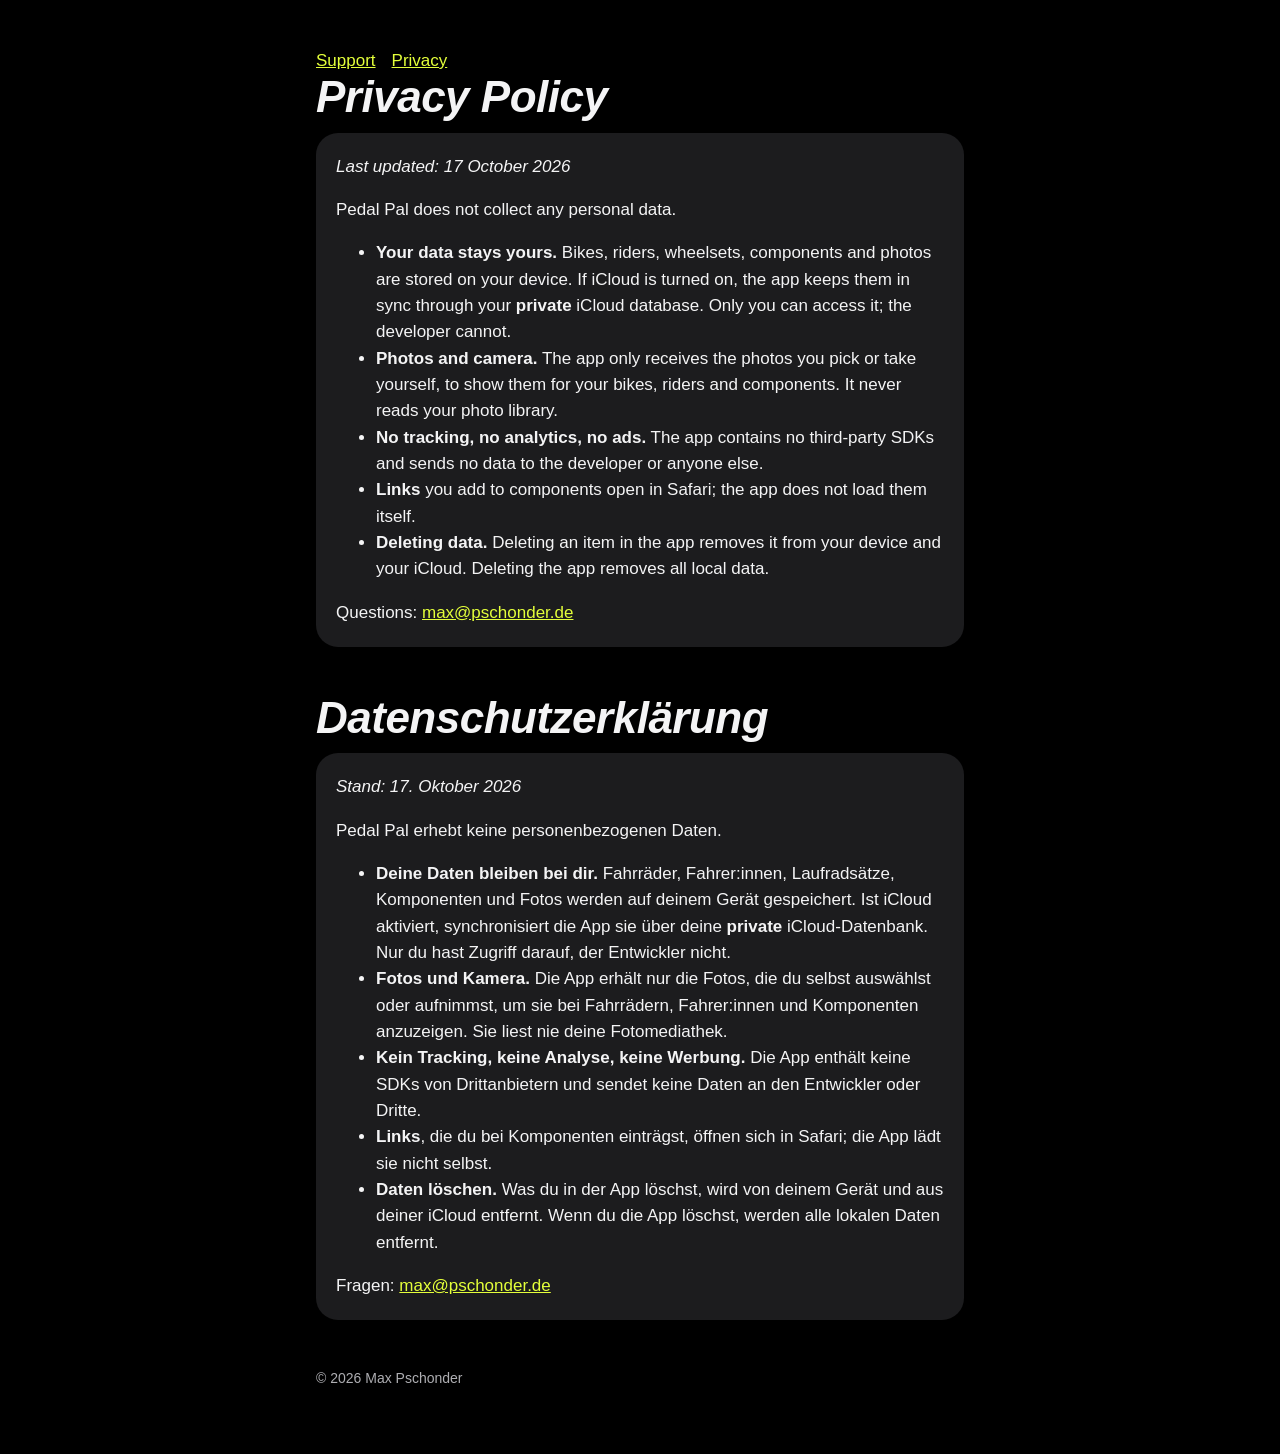
==== privacy/index.html @ 0fe1a2e1 "build: App Store automation with fastlane, support and privacy pages - scripts/appstore.sh runs fast" ====
<!doctype html>
<html lang="en">
<head>
<meta charset="utf-8">
<meta name="viewport" content="width=device-width, initial-scale=1">
<title>Pedal Pal – Privacy</title>
<link rel="stylesheet" href="../style.css">
</head>
<body>
<main>
  <nav><a href="../">Support</a><a href="./">Privacy</a></nav>
  <h1>Privacy Policy</h1>
  <section>
    <p><em>Last updated: 17 October 2026</em></p>
    <p>Pedal Pal does not collect any personal data.</p>
    <ul>
    <li><strong>Your data stays yours.</strong> Bikes, riders, wheelsets, components and photos are stored on your device. If iCloud is turned on, the app keeps them in sync through your <strong>private</strong> iCloud database. Only you can access it; the developer cannot.</li>
    <li><strong>Photos and camera.</strong> The app only receives the photos you pick or take yourself, to show them for your bikes, riders and components. It never reads your photo library.</li>
    <li><strong>No tracking, no analytics, no ads.</strong> The app contains no third-party SDKs and sends no data to the developer or anyone else.</li>
    <li><strong>Links</strong> you add to components open in Safari; the app does not load them itself.</li>
    <li><strong>Deleting data.</strong> Deleting an item in the app removes it from your device and your iCloud. Deleting the app removes all local data.</li>
    </ul>
    <p>Questions: <a href="mailto:max@pschonder.de">max@pschonder.de</a></p>
  </section>
  <h1 lang="de" style="margin-top:48px">Datenschutz&shy;erklärung</h1>
  <section lang="de">
    <p><em>Stand: 17. Oktober 2026</em></p>
    <p>Pedal Pal erhebt keine personenbezogenen Daten.</p>
    <ul>
    <li><strong>Deine Daten bleiben bei dir.</strong> Fahrräder, Fahrer:innen, Laufradsätze, Komponenten und Fotos werden auf deinem Gerät gespeichert. Ist iCloud aktiviert, synchronisiert die App sie über deine <strong>private</strong> iCloud-Datenbank. Nur du hast Zugriff darauf, der Entwickler nicht.</li>
    <li><strong>Fotos und Kamera.</strong> Die App erhält nur die Fotos, die du selbst auswählst oder aufnimmst, um sie bei Fahrrädern, Fahrer:innen und Komponenten anzuzeigen. Sie liest nie deine Fotomediathek.</li>
    <li><strong>Kein Tracking, keine Analyse, keine Werbung.</strong> Die App enthält keine SDKs von Drittanbietern und sendet keine Daten an den Entwickler oder Dritte.</li>
    <li><strong>Links</strong>, die du bei Komponenten einträgst, öffnen sich in Safari; die App lädt sie nicht selbst.</li>
    <li><strong>Daten löschen.</strong> Was du in der App löschst, wird von deinem Gerät und aus deiner iCloud entfernt. Wenn du die App löschst, werden alle lokalen Daten entfernt.</li>
    </ul>
    <p>Fragen: <a href="mailto:max@pschonder.de">max@pschonder.de</a></p>
  </section>
  <footer>© 2026 Max Pschonder</footer>
</main>
</body>
</html>
---- style.css ----
:root { color-scheme: dark; --volt: #E4FF3A; --bg: #000; --card: #1C1C1E; --text: #F4F4F5; --muted: #AEAEB2; }
* { box-sizing: border-box; }
body { margin: 0; background: var(--bg); color: var(--text); font: 17px/1.55 -apple-system, BlinkMacSystemFont, "Helvetica Neue", sans-serif; }
main { max-width: 680px; margin: 0 auto; padding: 48px 16px 64px; }
h1 { font-size: 44px; line-height: 1.05; font-weight: 900; font-style: italic; letter-spacing: -0.5px; margin: 0 0 8px; }
h2 { font-size: 13px; letter-spacing: 2px; text-transform: uppercase; color: var(--muted); margin: 40px 0 12px; }
section { background: var(--card); border-radius: 22px; padding: 4px 20px; margin: 12px 0; }
p, li { color: var(--text); }
.lead { color: var(--muted); margin: 0 0 24px; }
a { color: var(--volt); }
nav a { margin-right: 16px; }
footer { color: var(--muted); font-size: 14px; margin-top: 48px; }
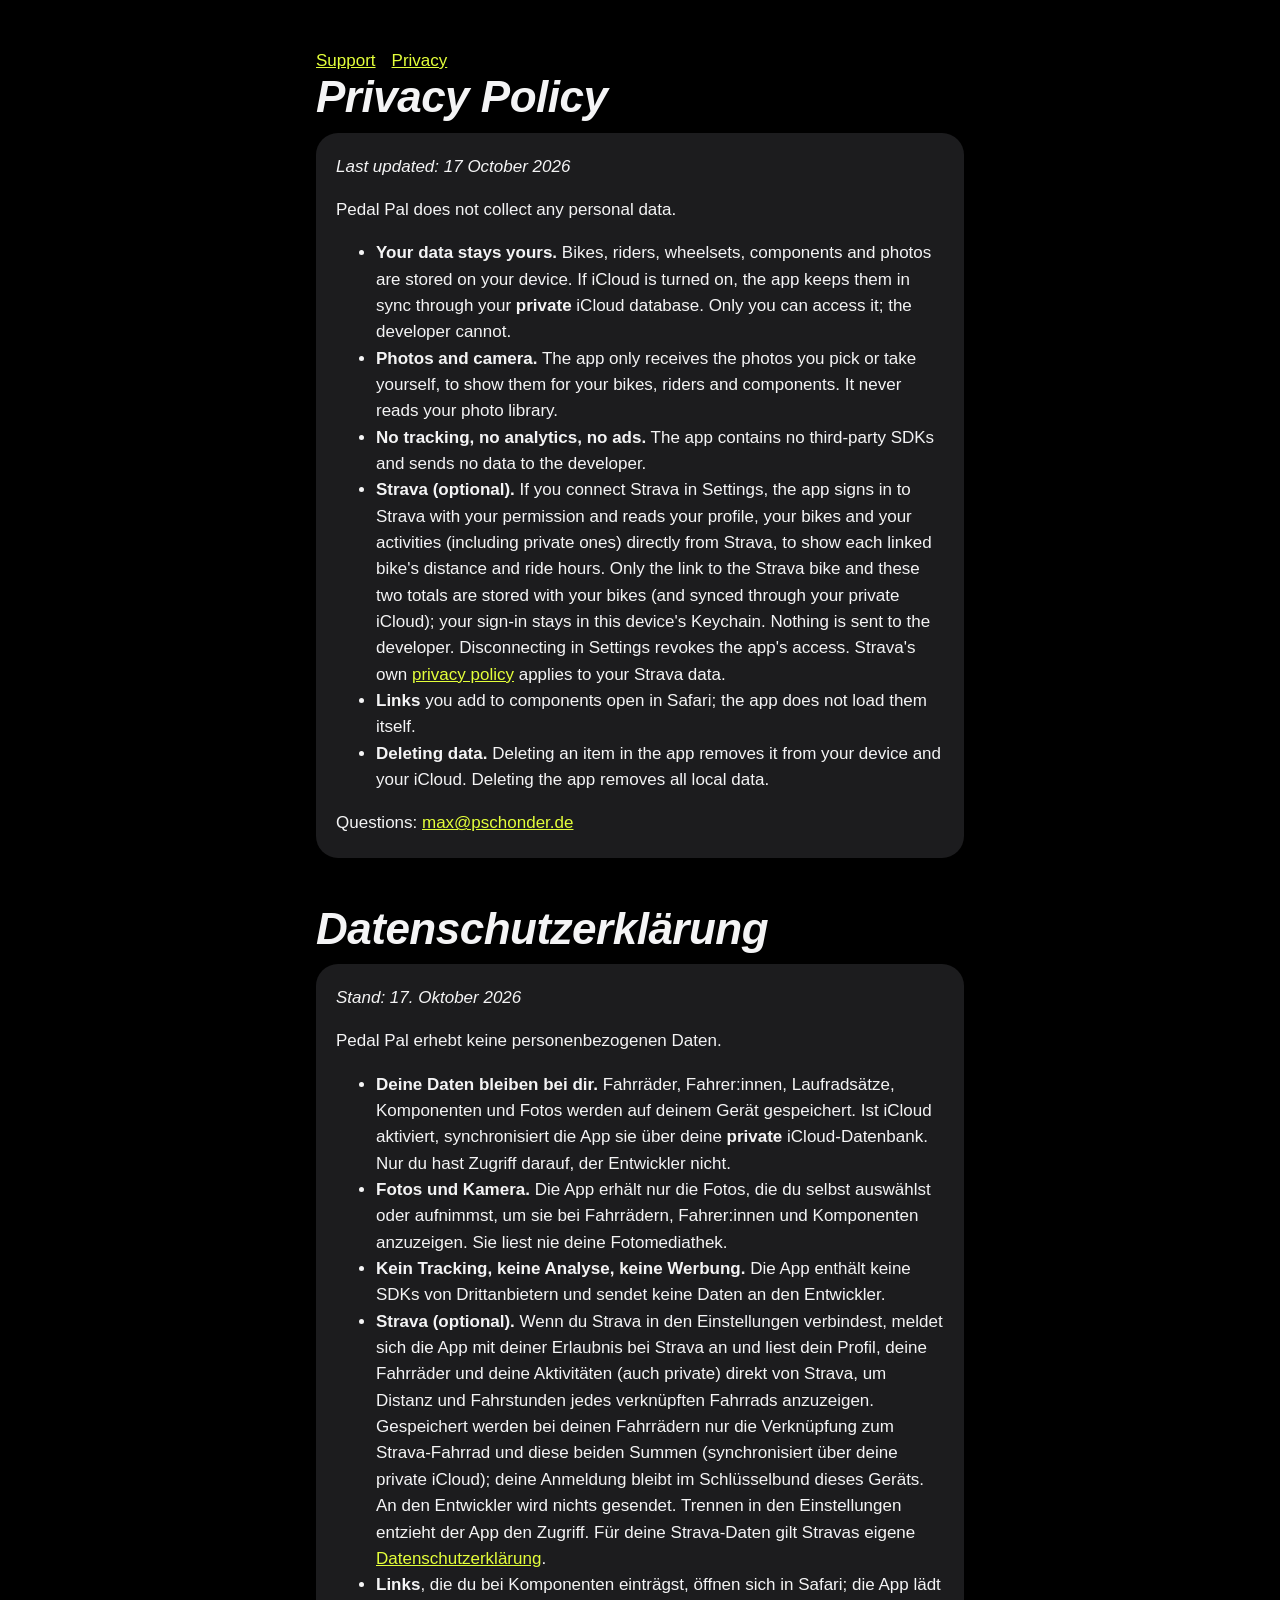
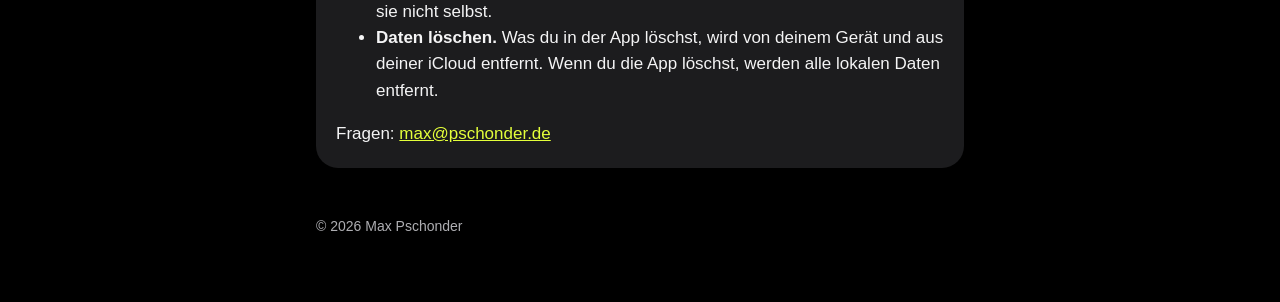
==== commit fca920f3: "feat: show each bike's Strava distance and ride hours Connect with Strava in Settings (OAuth via ASW" ====
--- a/privacy/index.html
+++ b/privacy/index.html
@@ -16,7 +16,8 @@
     <ul>
     <li><strong>Your data stays yours.</strong> Bikes, riders, wheelsets, components and photos are stored on your device. If iCloud is turned on, the app keeps them in sync through your <strong>private</strong> iCloud database. Only you can access it; the developer cannot.</li>
     <li><strong>Photos and camera.</strong> The app only receives the photos you pick or take yourself, to show them for your bikes, riders and components. It never reads your photo library.</li>
-    <li><strong>No tracking, no analytics, no ads.</strong> The app contains no third-party SDKs and sends no data to the developer or anyone else.</li>
+    <li><strong>No tracking, no analytics, no ads.</strong> The app contains no third-party SDKs and sends no data to the developer.</li>
+    <li><strong>Strava (optional).</strong> If you connect Strava in Settings, the app signs in to Strava with your permission and reads your profile, your bikes and your activities (including private ones) directly from Strava, to show each linked bike's distance and ride hours. Only the link to the Strava bike and these two totals are stored with your bikes (and synced through your private iCloud); your sign-in stays in this device's Keychain. Nothing is sent to the developer. Disconnecting in Settings revokes the app's access. Strava's own <a href="https://www.strava.com/legal/privacy">privacy policy</a> applies to your Strava data.</li>
     <li><strong>Links</strong> you add to components open in Safari; the app does not load them itself.</li>
     <li><strong>Deleting data.</strong> Deleting an item in the app removes it from your device and your iCloud. Deleting the app removes all local data.</li>
     </ul>
@@ -29,7 +30,8 @@
     <ul>
     <li><strong>Deine Daten bleiben bei dir.</strong> Fahrräder, Fahrer:innen, Laufradsätze, Komponenten und Fotos werden auf deinem Gerät gespeichert. Ist iCloud aktiviert, synchronisiert die App sie über deine <strong>private</strong> iCloud-Datenbank. Nur du hast Zugriff darauf, der Entwickler nicht.</li>
     <li><strong>Fotos und Kamera.</strong> Die App erhält nur die Fotos, die du selbst auswählst oder aufnimmst, um sie bei Fahrrädern, Fahrer:innen und Komponenten anzuzeigen. Sie liest nie deine Fotomediathek.</li>
-    <li><strong>Kein Tracking, keine Analyse, keine Werbung.</strong> Die App enthält keine SDKs von Drittanbietern und sendet keine Daten an den Entwickler oder Dritte.</li>
+    <li><strong>Kein Tracking, keine Analyse, keine Werbung.</strong> Die App enthält keine SDKs von Drittanbietern und sendet keine Daten an den Entwickler.</li>
+    <li><strong>Strava (optional).</strong> Wenn du Strava in den Einstellungen verbindest, meldet sich die App mit deiner Erlaubnis bei Strava an und liest dein Profil, deine Fahrräder und deine Aktivitäten (auch private) direkt von Strava, um Distanz und Fahrstunden jedes verknüpften Fahrrads anzuzeigen. Gespeichert werden bei deinen Fahrrädern nur die Verknüpfung zum Strava-Fahrrad und diese beiden Summen (synchronisiert über deine private iCloud); deine Anmeldung bleibt im Schlüsselbund dieses Geräts. An den Entwickler wird nichts gesendet. Trennen in den Einstellungen entzieht der App den Zugriff. Für deine Strava-Daten gilt Stravas eigene <a href="https://www.strava.com/legal/privacy">Datenschutzerklärung</a>.</li>
     <li><strong>Links</strong>, die du bei Komponenten einträgst, öffnen sich in Safari; die App lädt sie nicht selbst.</li>
     <li><strong>Daten löschen.</strong> Was du in der App löschst, wird von deinem Gerät und aus deiner iCloud entfernt. Wenn du die App löschst, werden alle lokalen Daten entfernt.</li>
     </ul>
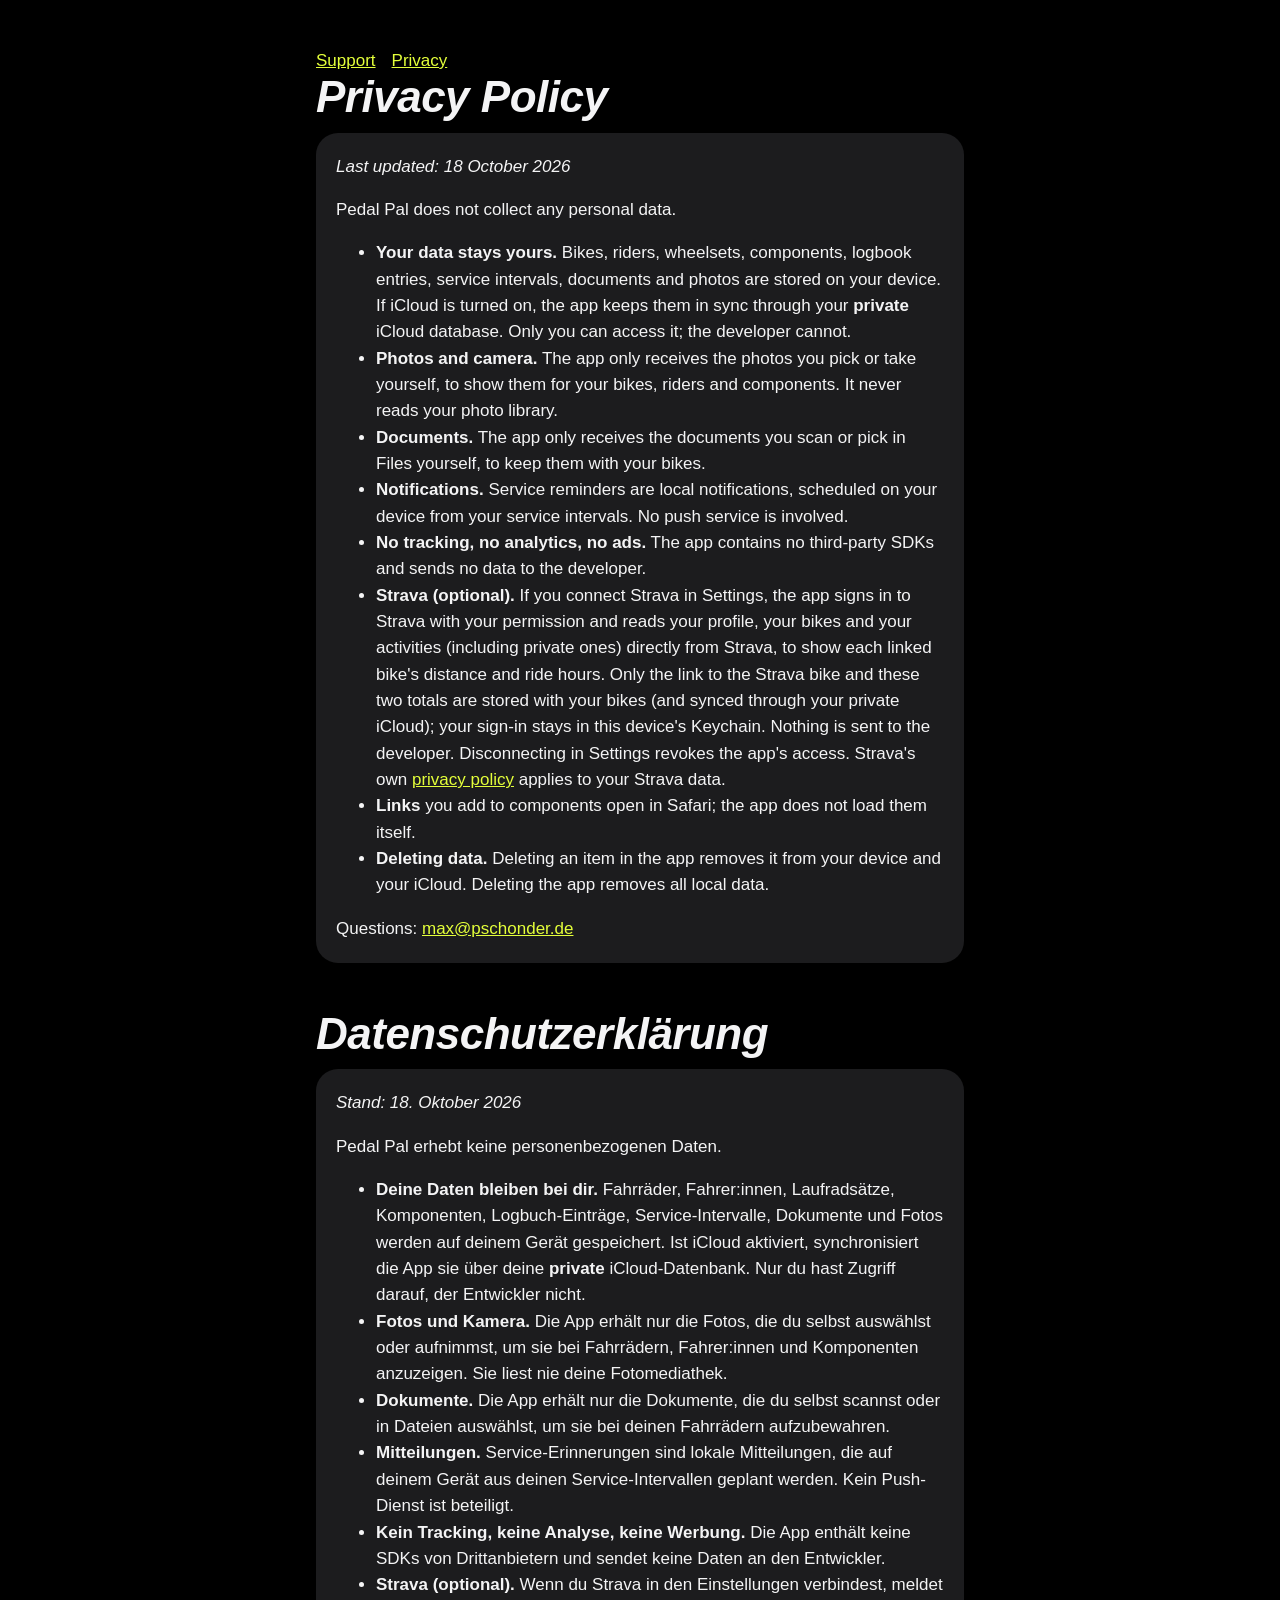
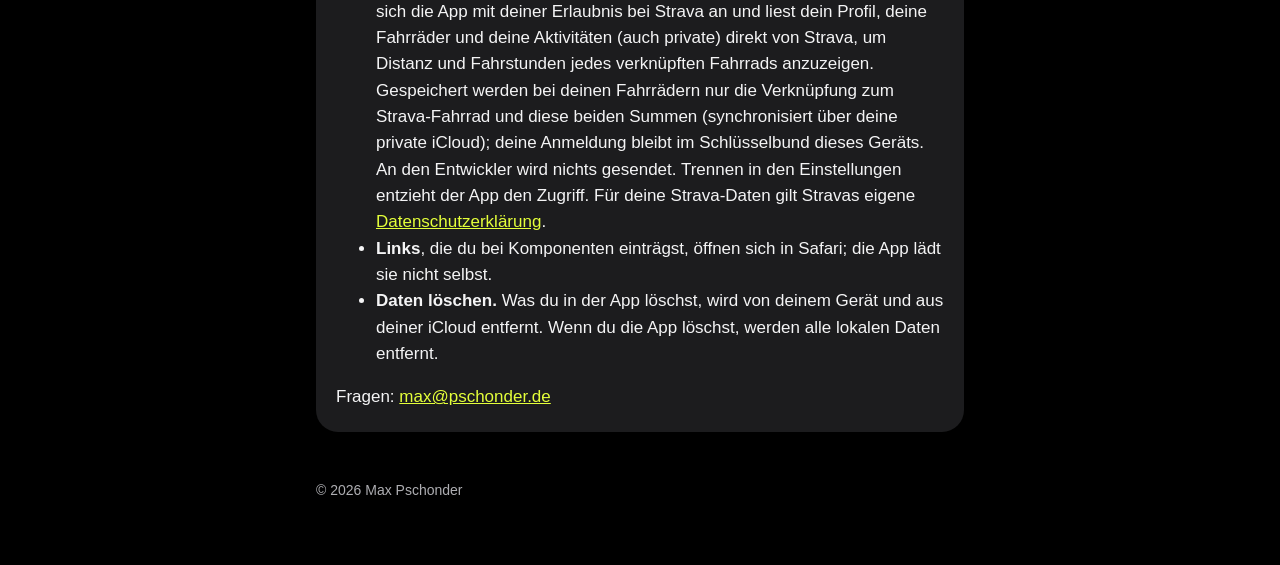
==== commit 15d7ae22: "chore: App Store texts and privacy page cover logbook, service reminders and documents Also refuse t" ====
--- a/privacy/index.html
+++ b/privacy/index.html
@@ -11,11 +11,13 @@
   <nav><a href="../">Support</a><a href="./">Privacy</a></nav>
   <h1>Privacy Policy</h1>
   <section>
-    <p><em>Last updated: 17 October 2026</em></p>
+    <p><em>Last updated: 18 October 2026</em></p>
     <p>Pedal Pal does not collect any personal data.</p>
     <ul>
-    <li><strong>Your data stays yours.</strong> Bikes, riders, wheelsets, components and photos are stored on your device. If iCloud is turned on, the app keeps them in sync through your <strong>private</strong> iCloud database. Only you can access it; the developer cannot.</li>
+    <li><strong>Your data stays yours.</strong> Bikes, riders, wheelsets, components, logbook entries, service intervals, documents and photos are stored on your device. If iCloud is turned on, the app keeps them in sync through your <strong>private</strong> iCloud database. Only you can access it; the developer cannot.</li>
     <li><strong>Photos and camera.</strong> The app only receives the photos you pick or take yourself, to show them for your bikes, riders and components. It never reads your photo library.</li>
+    <li><strong>Documents.</strong> The app only receives the documents you scan or pick in Files yourself, to keep them with your bikes.</li>
+    <li><strong>Notifications.</strong> Service reminders are local notifications, scheduled on your device from your service intervals. No push service is involved.</li>
     <li><strong>No tracking, no analytics, no ads.</strong> The app contains no third-party SDKs and sends no data to the developer.</li>
     <li><strong>Strava (optional).</strong> If you connect Strava in Settings, the app signs in to Strava with your permission and reads your profile, your bikes and your activities (including private ones) directly from Strava, to show each linked bike's distance and ride hours. Only the link to the Strava bike and these two totals are stored with your bikes (and synced through your private iCloud); your sign-in stays in this device's Keychain. Nothing is sent to the developer. Disconnecting in Settings revokes the app's access. Strava's own <a href="https://www.strava.com/legal/privacy">privacy policy</a> applies to your Strava data.</li>
     <li><strong>Links</strong> you add to components open in Safari; the app does not load them itself.</li>
@@ -25,11 +27,13 @@
   </section>
   <h1 lang="de" style="margin-top:48px">Datenschutz&shy;erklärung</h1>
   <section lang="de">
-    <p><em>Stand: 17. Oktober 2026</em></p>
+    <p><em>Stand: 18. Oktober 2026</em></p>
     <p>Pedal Pal erhebt keine personenbezogenen Daten.</p>
     <ul>
-    <li><strong>Deine Daten bleiben bei dir.</strong> Fahrräder, Fahrer:innen, Laufradsätze, Komponenten und Fotos werden auf deinem Gerät gespeichert. Ist iCloud aktiviert, synchronisiert die App sie über deine <strong>private</strong> iCloud-Datenbank. Nur du hast Zugriff darauf, der Entwickler nicht.</li>
+    <li><strong>Deine Daten bleiben bei dir.</strong> Fahrräder, Fahrer:innen, Laufradsätze, Komponenten, Logbuch-Einträge, Service-Intervalle, Dokumente und Fotos werden auf deinem Gerät gespeichert. Ist iCloud aktiviert, synchronisiert die App sie über deine <strong>private</strong> iCloud-Datenbank. Nur du hast Zugriff darauf, der Entwickler nicht.</li>
     <li><strong>Fotos und Kamera.</strong> Die App erhält nur die Fotos, die du selbst auswählst oder aufnimmst, um sie bei Fahrrädern, Fahrer:innen und Komponenten anzuzeigen. Sie liest nie deine Fotomediathek.</li>
+    <li><strong>Dokumente.</strong> Die App erhält nur die Dokumente, die du selbst scannst oder in Dateien auswählst, um sie bei deinen Fahrrädern aufzubewahren.</li>
+    <li><strong>Mitteilungen.</strong> Service-Erinnerungen sind lokale Mitteilungen, die auf deinem Gerät aus deinen Service-Intervallen geplant werden. Kein Push-Dienst ist beteiligt.</li>
     <li><strong>Kein Tracking, keine Analyse, keine Werbung.</strong> Die App enthält keine SDKs von Drittanbietern und sendet keine Daten an den Entwickler.</li>
     <li><strong>Strava (optional).</strong> Wenn du Strava in den Einstellungen verbindest, meldet sich die App mit deiner Erlaubnis bei Strava an und liest dein Profil, deine Fahrräder und deine Aktivitäten (auch private) direkt von Strava, um Distanz und Fahrstunden jedes verknüpften Fahrrads anzuzeigen. Gespeichert werden bei deinen Fahrrädern nur die Verknüpfung zum Strava-Fahrrad und diese beiden Summen (synchronisiert über deine private iCloud); deine Anmeldung bleibt im Schlüsselbund dieses Geräts. An den Entwickler wird nichts gesendet. Trennen in den Einstellungen entzieht der App den Zugriff. Für deine Strava-Daten gilt Stravas eigene <a href="https://www.strava.com/legal/privacy">Datenschutzerklärung</a>.</li>
     <li><strong>Links</strong>, die du bei Komponenten einträgst, öffnen sich in Safari; die App lädt sie nicht selbst.</li>
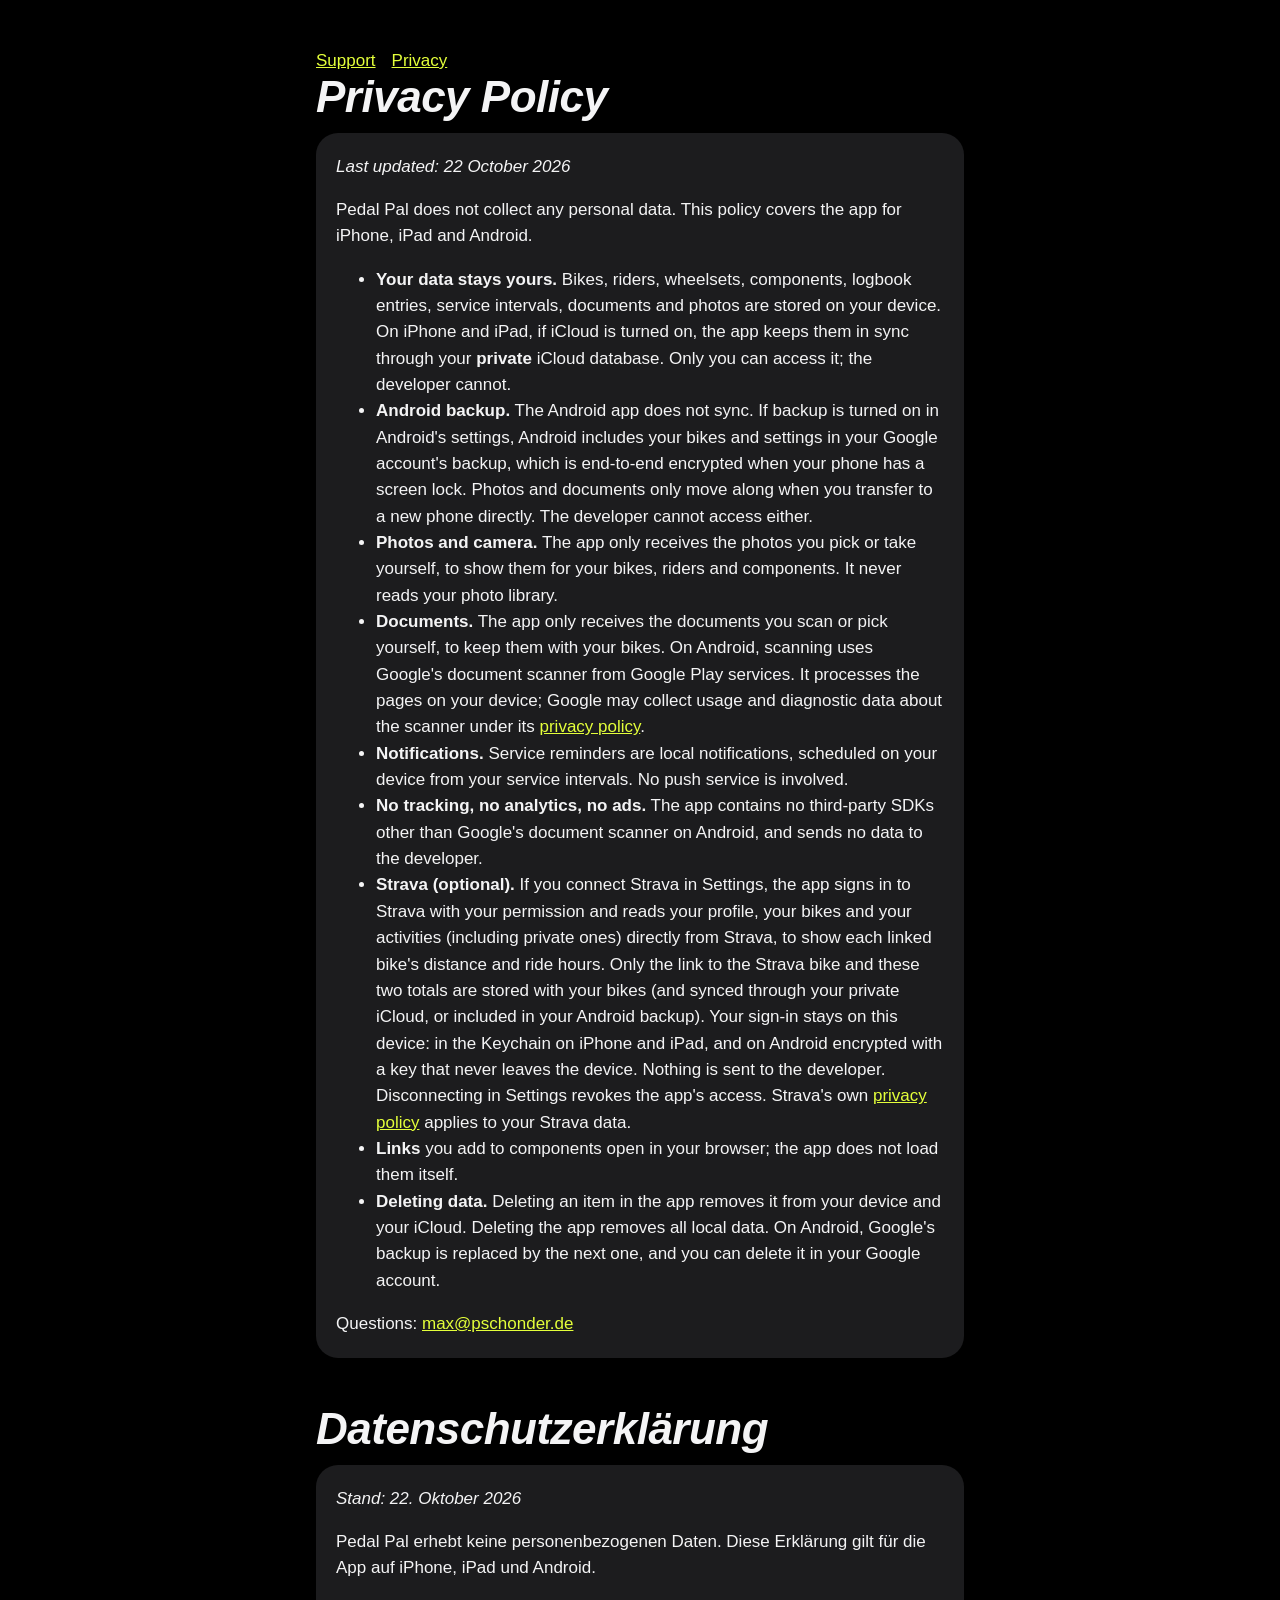
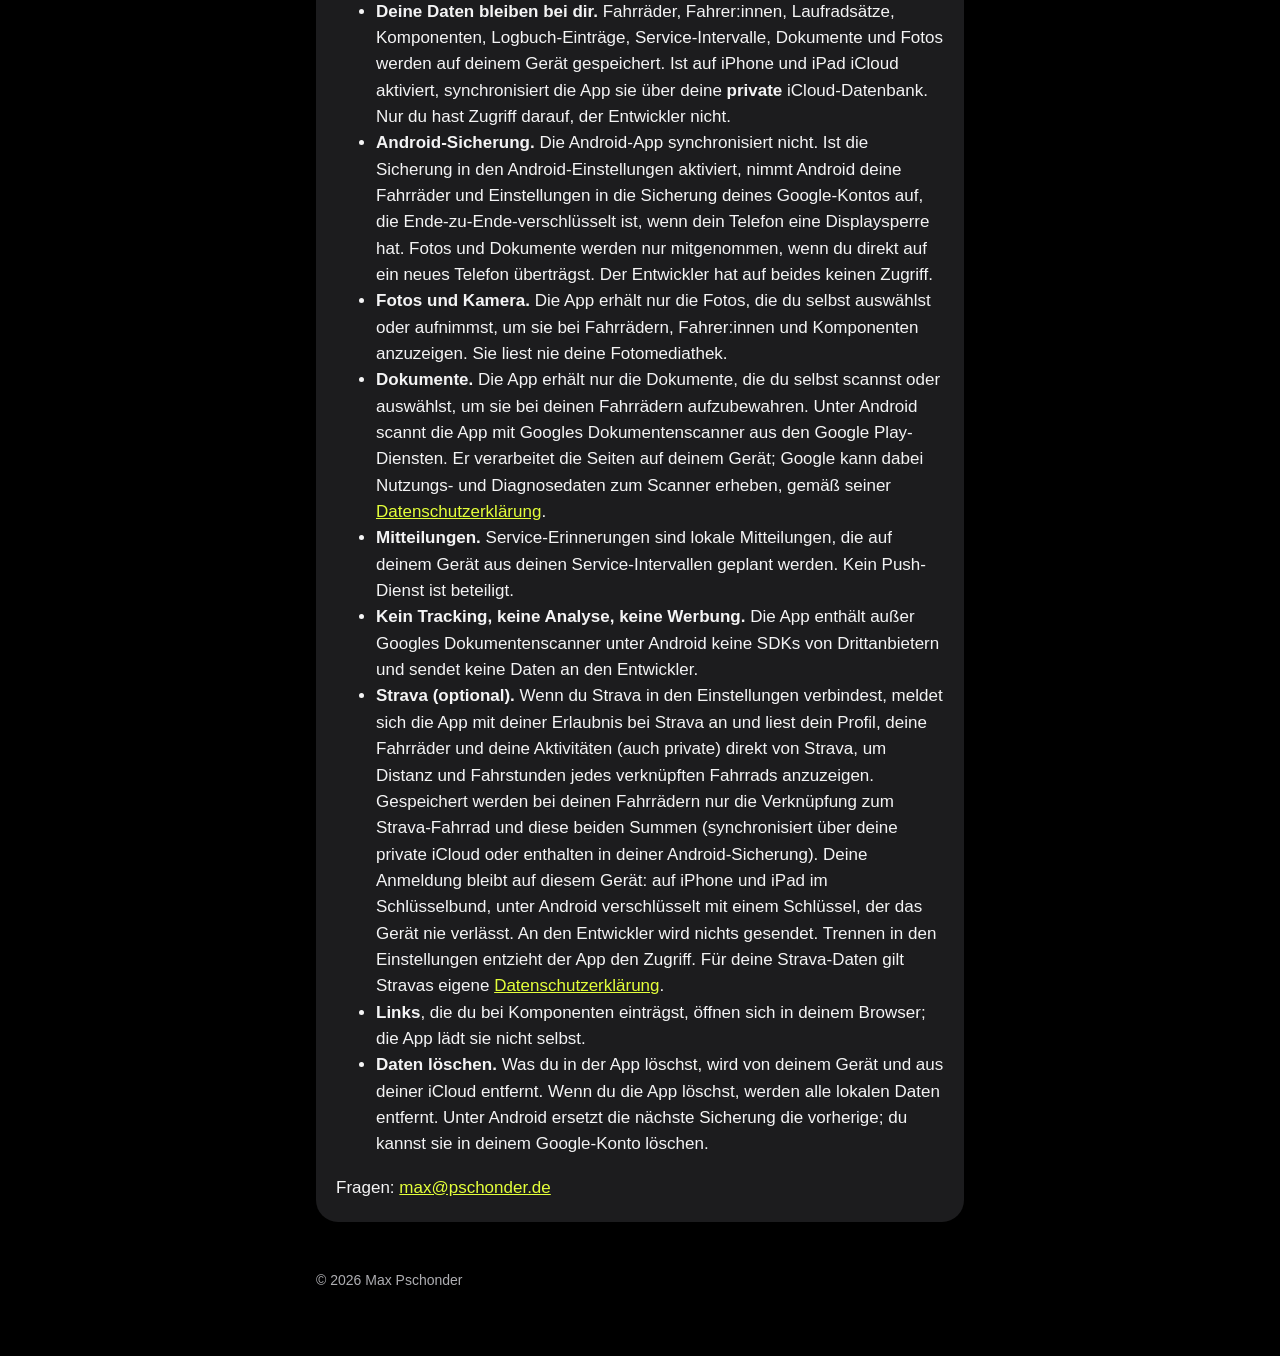
==== commit f0aa5879: "docs: privacy page covers the Android app Android backup instead of iCloud, Google's document scanne" ====
--- a/privacy/index.html
+++ b/privacy/index.html
@@ -11,33 +11,35 @@
   <nav><a href="../">Support</a><a href="./">Privacy</a></nav>
   <h1>Privacy Policy</h1>
   <section>
-    <p><em>Last updated: 18 October 2026</em></p>
-    <p>Pedal Pal does not collect any personal data.</p>
+    <p><em>Last updated: 22 October 2026</em></p>
+    <p>Pedal Pal does not collect any personal data. This policy covers the app for iPhone, iPad and Android.</p>
     <ul>
-    <li><strong>Your data stays yours.</strong> Bikes, riders, wheelsets, components, logbook entries, service intervals, documents and photos are stored on your device. If iCloud is turned on, the app keeps them in sync through your <strong>private</strong> iCloud database. Only you can access it; the developer cannot.</li>
+    <li><strong>Your data stays yours.</strong> Bikes, riders, wheelsets, components, logbook entries, service intervals, documents and photos are stored on your device. On iPhone and iPad, if iCloud is turned on, the app keeps them in sync through your <strong>private</strong> iCloud database. Only you can access it; the developer cannot.</li>
+    <li><strong>Android backup.</strong> The Android app does not sync. If backup is turned on in Android's settings, Android includes your bikes and settings in your Google account's backup, which is end-to-end encrypted when your phone has a screen lock. Photos and documents only move along when you transfer to a new phone directly. The developer cannot access either.</li>
     <li><strong>Photos and camera.</strong> The app only receives the photos you pick or take yourself, to show them for your bikes, riders and components. It never reads your photo library.</li>
-    <li><strong>Documents.</strong> The app only receives the documents you scan or pick in Files yourself, to keep them with your bikes.</li>
+    <li><strong>Documents.</strong> The app only receives the documents you scan or pick yourself, to keep them with your bikes. On Android, scanning uses Google's document scanner from Google Play services. It processes the pages on your device; Google may collect usage and diagnostic data about the scanner under its <a href="https://policies.google.com/privacy">privacy policy</a>.</li>
     <li><strong>Notifications.</strong> Service reminders are local notifications, scheduled on your device from your service intervals. No push service is involved.</li>
-    <li><strong>No tracking, no analytics, no ads.</strong> The app contains no third-party SDKs and sends no data to the developer.</li>
-    <li><strong>Strava (optional).</strong> If you connect Strava in Settings, the app signs in to Strava with your permission and reads your profile, your bikes and your activities (including private ones) directly from Strava, to show each linked bike's distance and ride hours. Only the link to the Strava bike and these two totals are stored with your bikes (and synced through your private iCloud); your sign-in stays in this device's Keychain. Nothing is sent to the developer. Disconnecting in Settings revokes the app's access. Strava's own <a href="https://www.strava.com/legal/privacy">privacy policy</a> applies to your Strava data.</li>
-    <li><strong>Links</strong> you add to components open in Safari; the app does not load them itself.</li>
-    <li><strong>Deleting data.</strong> Deleting an item in the app removes it from your device and your iCloud. Deleting the app removes all local data.</li>
+    <li><strong>No tracking, no analytics, no ads.</strong> The app contains no third-party SDKs other than Google's document scanner on Android, and sends no data to the developer.</li>
+    <li><strong>Strava (optional).</strong> If you connect Strava in Settings, the app signs in to Strava with your permission and reads your profile, your bikes and your activities (including private ones) directly from Strava, to show each linked bike's distance and ride hours. Only the link to the Strava bike and these two totals are stored with your bikes (and synced through your private iCloud, or included in your Android backup). Your sign-in stays on this device: in the Keychain on iPhone and iPad, and on Android encrypted with a key that never leaves the device. Nothing is sent to the developer. Disconnecting in Settings revokes the app's access. Strava's own <a href="https://www.strava.com/legal/privacy">privacy policy</a> applies to your Strava data.</li>
+    <li><strong>Links</strong> you add to components open in your browser; the app does not load them itself.</li>
+    <li><strong>Deleting data.</strong> Deleting an item in the app removes it from your device and your iCloud. Deleting the app removes all local data. On Android, Google's backup is replaced by the next one, and you can delete it in your Google account.</li>
     </ul>
     <p>Questions: <a href="mailto:max@pschonder.de">max@pschonder.de</a></p>
   </section>
   <h1 lang="de" style="margin-top:48px">Datenschutz&shy;erklärung</h1>
   <section lang="de">
-    <p><em>Stand: 18. Oktober 2026</em></p>
-    <p>Pedal Pal erhebt keine personenbezogenen Daten.</p>
+    <p><em>Stand: 22. Oktober 2026</em></p>
+    <p>Pedal Pal erhebt keine personenbezogenen Daten. Diese Erklärung gilt für die App auf iPhone, iPad und Android.</p>
     <ul>
-    <li><strong>Deine Daten bleiben bei dir.</strong> Fahrräder, Fahrer:innen, Laufradsätze, Komponenten, Logbuch-Einträge, Service-Intervalle, Dokumente und Fotos werden auf deinem Gerät gespeichert. Ist iCloud aktiviert, synchronisiert die App sie über deine <strong>private</strong> iCloud-Datenbank. Nur du hast Zugriff darauf, der Entwickler nicht.</li>
+    <li><strong>Deine Daten bleiben bei dir.</strong> Fahrräder, Fahrer:innen, Laufradsätze, Komponenten, Logbuch-Einträge, Service-Intervalle, Dokumente und Fotos werden auf deinem Gerät gespeichert. Ist auf iPhone und iPad iCloud aktiviert, synchronisiert die App sie über deine <strong>private</strong> iCloud-Datenbank. Nur du hast Zugriff darauf, der Entwickler nicht.</li>
+    <li><strong>Android-Sicherung.</strong> Die Android-App synchronisiert nicht. Ist die Sicherung in den Android-Einstellungen aktiviert, nimmt Android deine Fahrräder und Einstellungen in die Sicherung deines Google-Kontos auf, die Ende-zu-Ende-verschlüsselt ist, wenn dein Telefon eine Displaysperre hat. Fotos und Dokumente werden nur mitgenommen, wenn du direkt auf ein neues Telefon überträgst. Der Entwickler hat auf beides keinen Zugriff.</li>
     <li><strong>Fotos und Kamera.</strong> Die App erhält nur die Fotos, die du selbst auswählst oder aufnimmst, um sie bei Fahrrädern, Fahrer:innen und Komponenten anzuzeigen. Sie liest nie deine Fotomediathek.</li>
-    <li><strong>Dokumente.</strong> Die App erhält nur die Dokumente, die du selbst scannst oder in Dateien auswählst, um sie bei deinen Fahrrädern aufzubewahren.</li>
+    <li><strong>Dokumente.</strong> Die App erhält nur die Dokumente, die du selbst scannst oder auswählst, um sie bei deinen Fahrrädern aufzubewahren. Unter Android scannt die App mit Googles Dokumentenscanner aus den Google Play-Diensten. Er verarbeitet die Seiten auf deinem Gerät; Google kann dabei Nutzungs- und Diagnosedaten zum Scanner erheben, gemäß seiner <a href="https://policies.google.com/privacy?hl=de">Datenschutzerklärung</a>.</li>
     <li><strong>Mitteilungen.</strong> Service-Erinnerungen sind lokale Mitteilungen, die auf deinem Gerät aus deinen Service-Intervallen geplant werden. Kein Push-Dienst ist beteiligt.</li>
-    <li><strong>Kein Tracking, keine Analyse, keine Werbung.</strong> Die App enthält keine SDKs von Drittanbietern und sendet keine Daten an den Entwickler.</li>
-    <li><strong>Strava (optional).</strong> Wenn du Strava in den Einstellungen verbindest, meldet sich die App mit deiner Erlaubnis bei Strava an und liest dein Profil, deine Fahrräder und deine Aktivitäten (auch private) direkt von Strava, um Distanz und Fahrstunden jedes verknüpften Fahrrads anzuzeigen. Gespeichert werden bei deinen Fahrrädern nur die Verknüpfung zum Strava-Fahrrad und diese beiden Summen (synchronisiert über deine private iCloud); deine Anmeldung bleibt im Schlüsselbund dieses Geräts. An den Entwickler wird nichts gesendet. Trennen in den Einstellungen entzieht der App den Zugriff. Für deine Strava-Daten gilt Stravas eigene <a href="https://www.strava.com/legal/privacy">Datenschutzerklärung</a>.</li>
-    <li><strong>Links</strong>, die du bei Komponenten einträgst, öffnen sich in Safari; die App lädt sie nicht selbst.</li>
-    <li><strong>Daten löschen.</strong> Was du in der App löschst, wird von deinem Gerät und aus deiner iCloud entfernt. Wenn du die App löschst, werden alle lokalen Daten entfernt.</li>
+    <li><strong>Kein Tracking, keine Analyse, keine Werbung.</strong> Die App enthält außer Googles Dokumentenscanner unter Android keine SDKs von Drittanbietern und sendet keine Daten an den Entwickler.</li>
+    <li><strong>Strava (optional).</strong> Wenn du Strava in den Einstellungen verbindest, meldet sich die App mit deiner Erlaubnis bei Strava an und liest dein Profil, deine Fahrräder und deine Aktivitäten (auch private) direkt von Strava, um Distanz und Fahrstunden jedes verknüpften Fahrrads anzuzeigen. Gespeichert werden bei deinen Fahrrädern nur die Verknüpfung zum Strava-Fahrrad und diese beiden Summen (synchronisiert über deine private iCloud oder enthalten in deiner Android-Sicherung). Deine Anmeldung bleibt auf diesem Gerät: auf iPhone und iPad im Schlüsselbund, unter Android verschlüsselt mit einem Schlüssel, der das Gerät nie verlässt. An den Entwickler wird nichts gesendet. Trennen in den Einstellungen entzieht der App den Zugriff. Für deine Strava-Daten gilt Stravas eigene <a href="https://www.strava.com/legal/privacy">Datenschutzerklärung</a>.</li>
+    <li><strong>Links</strong>, die du bei Komponenten einträgst, öffnen sich in deinem Browser; die App lädt sie nicht selbst.</li>
+    <li><strong>Daten löschen.</strong> Was du in der App löschst, wird von deinem Gerät und aus deiner iCloud entfernt. Wenn du die App löschst, werden alle lokalen Daten entfernt. Unter Android ersetzt die nächste Sicherung die vorherige; du kannst sie in deinem Google-Konto löschen.</li>
     </ul>
     <p>Fragen: <a href="mailto:max@pschonder.de">max@pschonder.de</a></p>
   </section>
